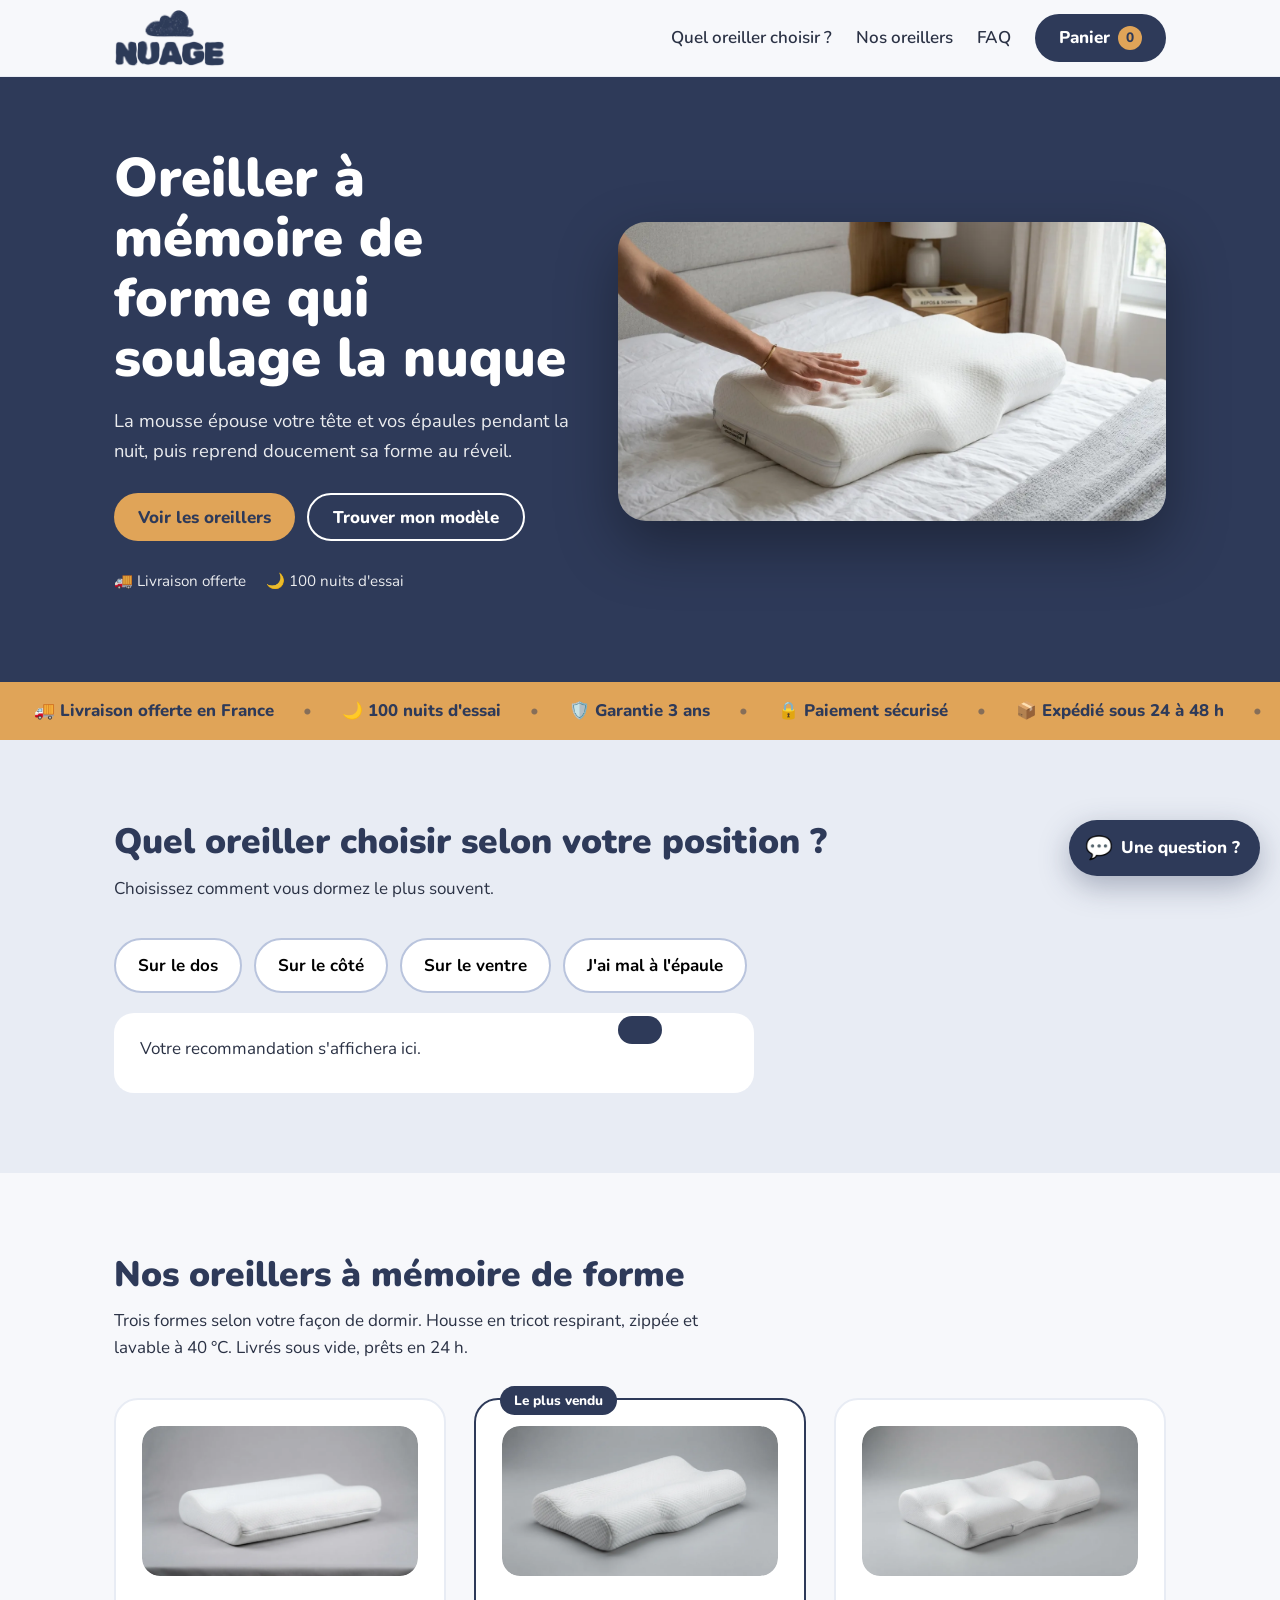
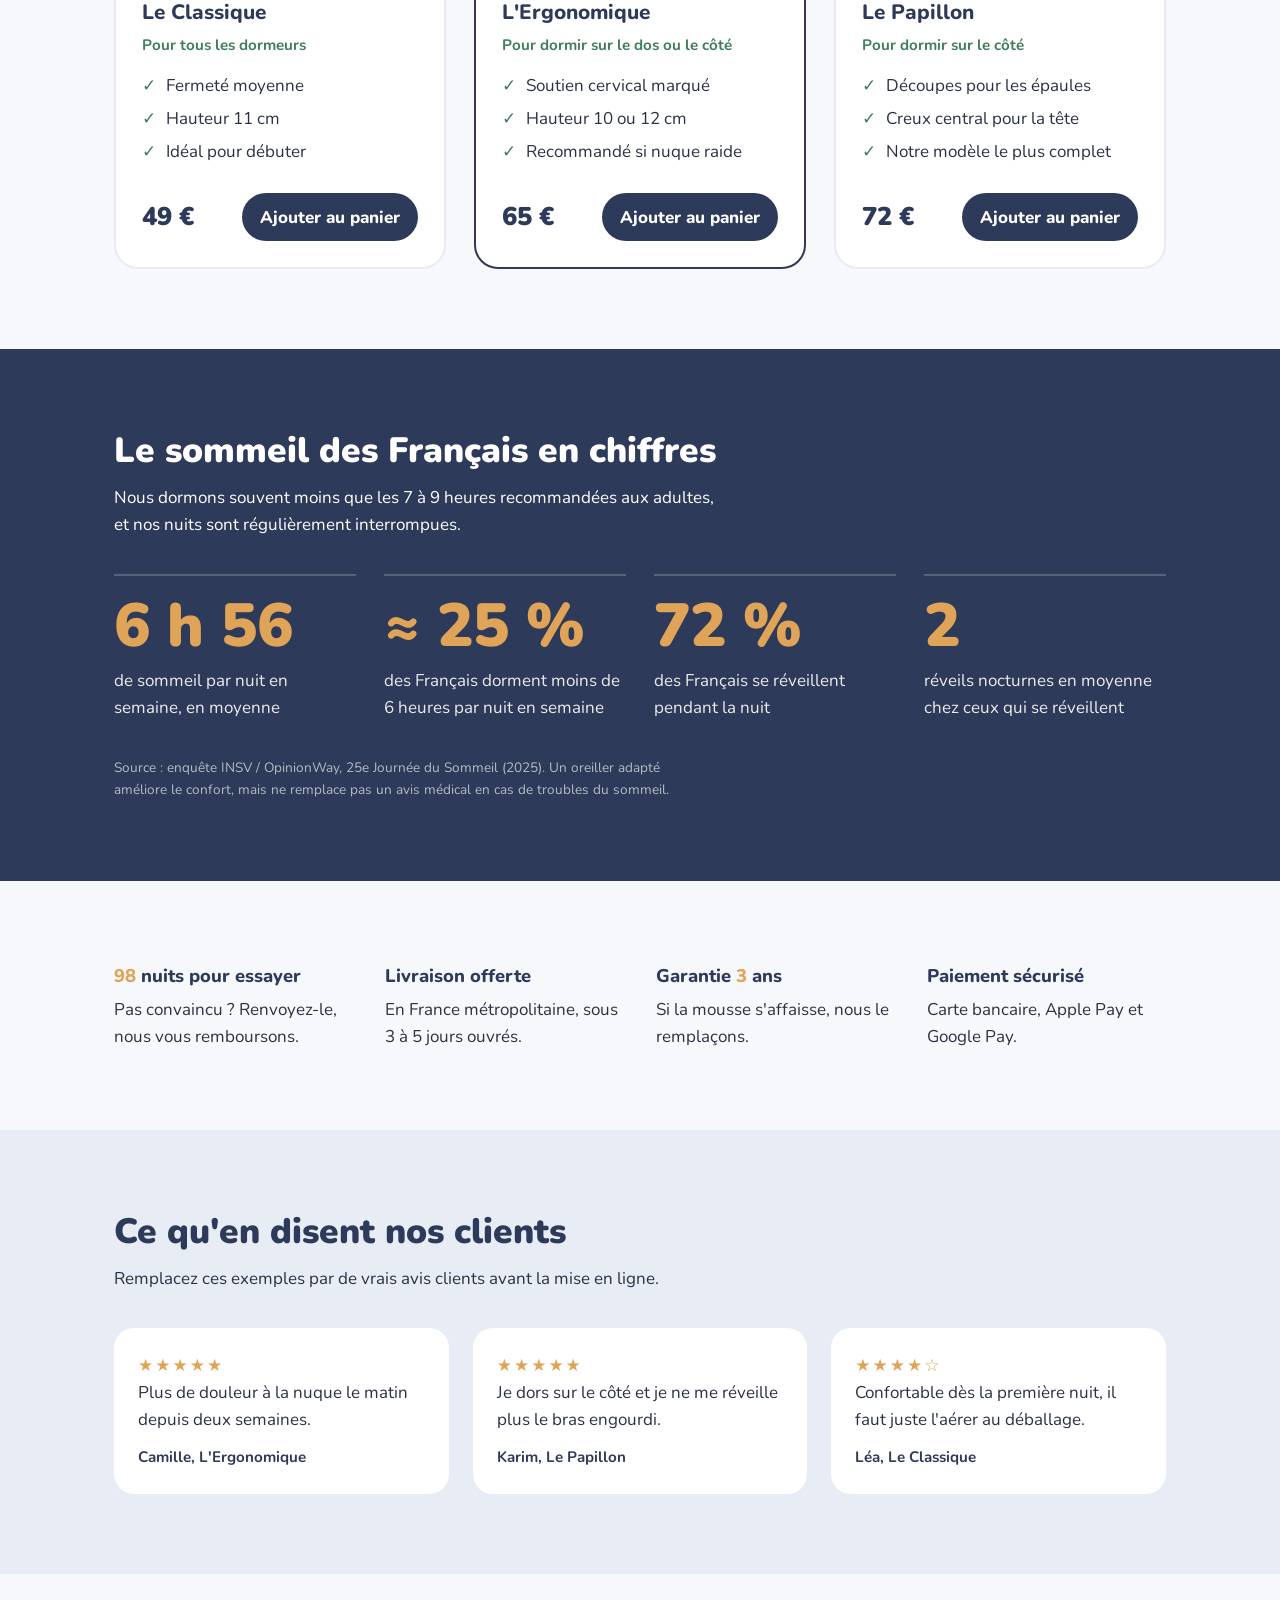
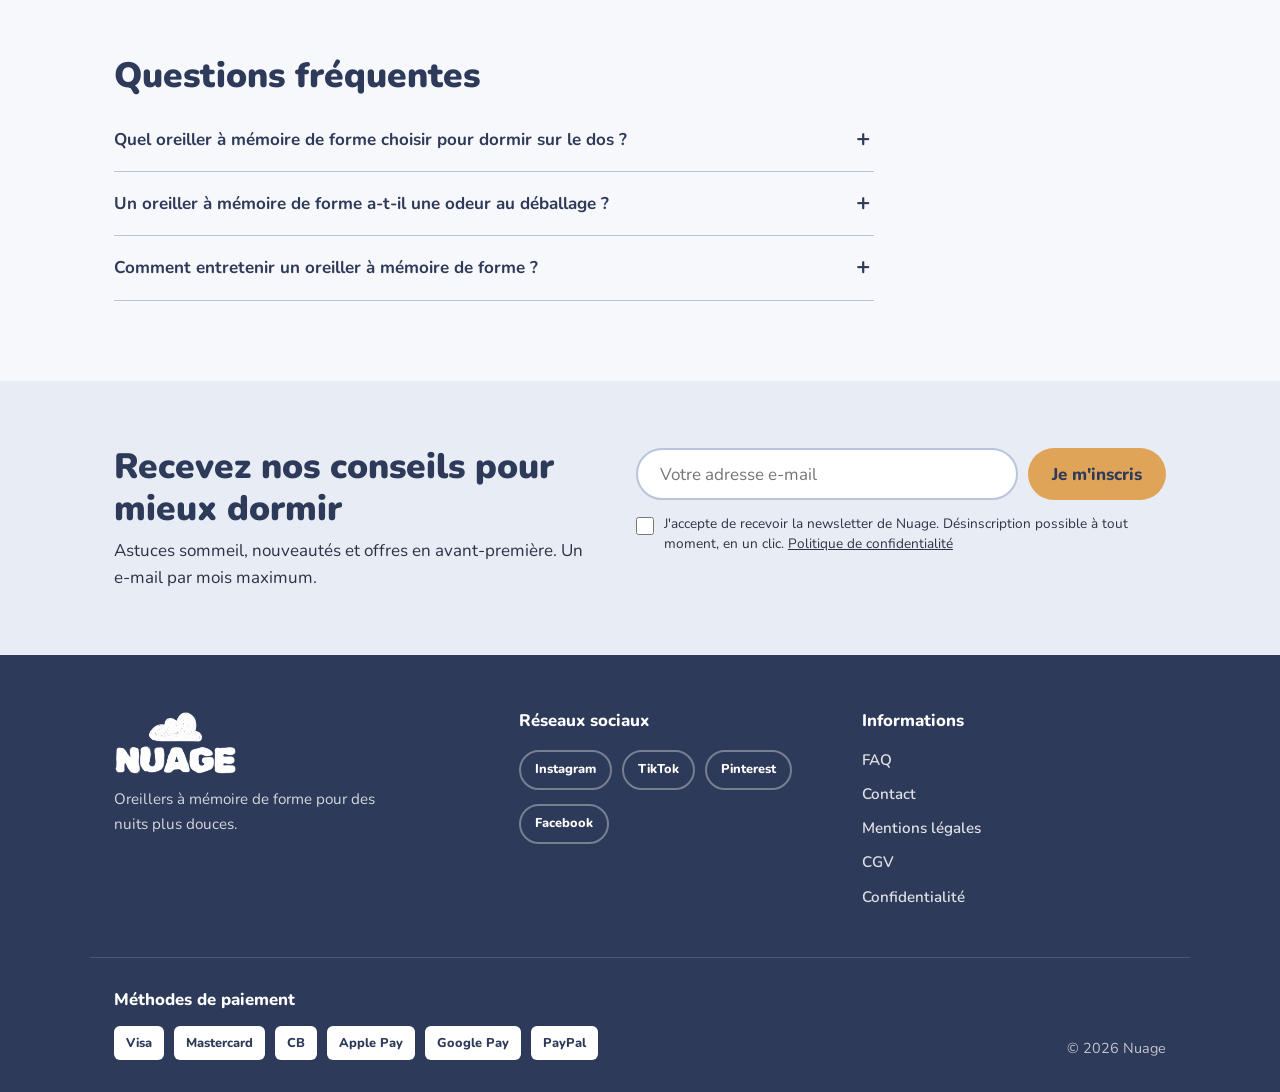
==== index.html @ 9c1d90ec "first commit" ====
<!DOCTYPE html>
<html lang="fr">
<head>
<meta charset="UTF-8">
<meta name="viewport" content="width=device-width, initial-scale=1">

<!-- ===== SEO : à adapter avec ton vrai nom de domaine ===== -->
<title>Oreiller à mémoire de forme ergonomique | Nuage</title>
<meta name="description" content="Oreillers à mémoire de forme pour soulager la nuque : modèle classique, ergonomique cervical et rafraîchissant. Livraison offerte, 100 nuits d'essai.">
<link rel="canonical" href="https://www.nuage-oreillers.fr/">
<meta name="robots" content="index, follow">
<meta name="theme-color" content="#2E3A59">
<link rel="icon" type="image/png" sizes="32x32" href="images/favicon-32.png">
<link rel="apple-touch-icon" href="images/apple-touch-icon.png">

<!-- Partage réseaux sociaux -->
<meta property="og:type" content="website">
<meta property="og:locale" content="fr_FR">
<meta property="og:title" content="Oreiller à mémoire de forme ergonomique | Nuage">
<meta property="og:description" content="Un oreiller qui épouse votre nuque. Livraison offerte, 100 nuits d'essai.">
<meta property="og:url" content="https://www.nuage-oreillers.fr/">
<meta property="og:image" content="https://www.nuage-oreillers.fr/images/hero-oreiller-memoire-de-forme.webp">
<meta name="twitter:card" content="summary_large_image">

<!-- Performance : polices chargées sans bloquer l'affichage -->
<link rel="preconnect" href="https://fonts.googleapis.com">
<link rel="preconnect" href="https://fonts.gstatic.com" crossorigin>
<link href="https://fonts.googleapis.com/css2?family=Nunito:wght@400;600;800;900&display=swap" rel="stylesheet">

<!-- Données structurées : produits, avis et FAQ visibles dans Google -->
<script type="application/ld+json">
{
 "@context": "https://schema.org",
 "@graph": [
  {
   "@type": "Organization",
   "name": "Nuage",
   "url": "https://www.nuage-oreillers.fr/",
   "logo": "https://www.nuage-oreillers.fr/images/logo-nuage.png",
   "sameAs": [
    "https://www.instagram.com/nuage.oreillers",
    "https://www.tiktok.com/@nuage.oreillers",
    "https://www.pinterest.fr/nuageoreillers",
    "https://www.facebook.com/nuage.oreillers"
   ]
  },
  {
   "@type": "Product",
   "name": "Oreiller à mémoire de forme Le Classique",
   "description": "Oreiller à mémoire de forme au contour doux, fermeté moyenne, toutes positions.",
   "image": "https://www.nuage-oreillers.fr/images/oreiller-memoire-de-forme-classique.webp",
   "url": "https://www.nuage-oreillers.fr/oreiller-memoire-de-forme-classique.html",
   "brand": {
    "@type": "Brand",
    "name": "Nuage"
   },
   "offers": {
    "@type": "Offer",
    "price": "49.00",
    "priceCurrency": "EUR",
    "availability": "https://schema.org/InStock"
   }
  },
  {
   "@type": "Product",
   "name": "Oreiller ergonomique cervical à mémoire de forme",
   "description": "Oreiller cervical en vague qui soutient la nuque, 2 hauteurs.",
   "image": "https://www.nuage-oreillers.fr/images/oreiller-ergonomique-cervical.webp",
   "url": "https://www.nuage-oreillers.fr/oreiller-ergonomique-cervical.html",
   "brand": {
    "@type": "Brand",
    "name": "Nuage"
   },
   "offers": {
    "@type": "Offer",
    "price": "65.00",
    "priceCurrency": "EUR",
    "availability": "https://schema.org/InStock"
   }
  },
  {
   "@type": "Product",
   "name": "Oreiller cervical papillon à mémoire de forme",
   "description": "Oreiller papillon avec creux central et découpes pour les épaules.",
   "image": "https://www.nuage-oreillers.fr/images/oreiller-cervical-papillon.webp",
   "url": "https://www.nuage-oreillers.fr/oreiller-cervical-papillon.html",
   "brand": {
    "@type": "Brand",
    "name": "Nuage"
   },
   "offers": {
    "@type": "Offer",
    "price": "72.00",
    "priceCurrency": "EUR",
    "availability": "https://schema.org/InStock"
   }
  },
  {
   "@type": "FAQPage",
   "mainEntity": [
    {
     "@type": "Question",
     "name": "Quel oreiller à mémoire de forme choisir pour dormir sur le dos ?",
     "acceptedAnswer": {
      "@type": "Answer",
      "text": "L'Ergonomique : sa forme en vague soutient la courbe naturelle de la nuque."
     }
    },
    {
     "@type": "Question",
     "name": "Un oreiller à mémoire de forme a-t-il une odeur au déballage ?",
     "acceptedAnswer": {
      "@type": "Answer",
      "text": "Oui, c'est courant avec la mousse livrée sous vide. Laissez-le aérer 24 à 48 h."
     }
    },
    {
     "@type": "Question",
     "name": "Comment entretenir un oreiller à mémoire de forme ?",
     "acceptedAnswer": {
      "@type": "Answer",
      "text": "Lavez la housse en machine à 40 °C. La mousse ne se lave pas : aérez-la régulièrement."
     }
    }
   ]
  }
 ]
}
</script>

<link rel="preload" as="image" href="images/hero-oreiller-memoire-de-forme.webp" fetchpriority="high">
<link rel="stylesheet" href="style.css">
</head>
<body>
<a href="#contenu" class="skip">Aller au contenu</a>


<header>
  <div class="wrap">
    <a href="index.html" class="logo" aria-label="Nuage, accueil"><img src="images/logo-nuage.webp" alt="Nuage" width="461" height="240"></a>
    <nav aria-label="Navigation principale">
      <ul>
        <li class="lien"><a href="#guide">Quel oreiller choisir ?</a></li>
        <li class="lien"><a href="#oreillers">Nos oreillers</a></li>
        <li class="lien"><a href="#faq">FAQ</a></li>
        <li><button class="btn btn-sombre" id="ouvrirPanier" aria-controls="panier">
          Panier <span class="compteur" id="compteur" aria-live="polite">0</span></button></li>
      </ul>
    </nav>
  </div>
</header>

<main id="contenu">

<section class="hero" aria-labelledby="titre">
  <div class="wrap">
    <div>
      <h1 id="titre">Oreiller à mémoire de forme qui soulage la nuque</h1>
      <p>La mousse épouse votre tête et vos épaules pendant la nuit, puis reprend doucement sa forme au réveil.</p>
      <div class="hero-actions">
        <a href="#oreillers" class="btn btn-clair">Voir les oreillers</a>
        <a href="#guide" class="btn btn-contour">Trouver mon modèle</a>
      </div>
      <ul class="preuves">
        <li>🚚 Livraison offerte</li>
        <li>🌙 100 nuits d'essai</li>
      </ul>
    </div>
    <div>
      <img class="hero-img" src="images/hero-oreiller-memoire-de-forme.webp" alt="Main qui appuie sur un oreiller ergonomique à mémoire de forme posé sur un lit, laissant son empreinte dans la mousse" width="1408" height="768" fetchpriority="high">
    </div>
  </div>
</section>

<div class="bandeau" role="region" aria-label="Nos engagements">
  <div class="bandeau-piste">
    <div class="bandeau-groupe"><span>🚚 Livraison offerte en France</span><span>🌙 100 nuits d'essai</span><span>🛡️ Garantie 3 ans</span><span>🔒 Paiement sécurisé</span><span>📦 Expédié sous 24 à 48 h</span><span>🧺 Housse lavable à 40 °C</span><span>↩️ Retours gratuits</span></div>
    <div class="bandeau-groupe" aria-hidden="true"><span>🚚 Livraison offerte en France</span><span>🌙 100 nuits d'essai</span><span>🛡️ Garantie 3 ans</span><span>🔒 Paiement sécurisé</span><span>📦 Expédié sous 24 à 48 h</span><span>🧺 Housse lavable à 40 °C</span><span>↩️ Retours gratuits</span></div>
  </div>
</div>

<section class="guide" id="guide" aria-labelledby="titre-guide">
  <div class="wrap">
    <h2 id="titre-guide">Quel oreiller choisir selon votre position ?</h2>
    <p class="intro">Choisissez comment vous dormez le plus souvent.</p>
    <div class="choix" role="group" aria-label="Position de sommeil">
      <button aria-pressed="false" data-position="dos">Sur le dos</button>
      <button aria-pressed="false" data-position="cote">Sur le côté</button>
      <button aria-pressed="false" data-position="ventre">Sur le ventre</button>
      <button aria-pressed="false" data-position="epaule">J'ai mal à l'épaule</button>
    </div>
    <p class="reponse" id="reponse" aria-live="polite">Votre recommandation s'affichera ici.</p>
  </div>
</section>

<section id="oreillers" aria-labelledby="titre-produits">
  <div class="wrap">
    <h2 id="titre-produits">Nos oreillers à mémoire de forme</h2>
    <p class="intro">Trois formes selon votre façon de dormir. Housse en tricot respirant, zippée et lavable à 40 °C. Livrés sous vide, prêts en 24 h.</p>
    <div class="produits">
      <article class="produit">
        
        <a href="oreiller-memoire-de-forme-classique.html" tabindex="-1" aria-hidden="true"><img class="visuel" src="images/oreiller-memoire-de-forme-classique.webp" alt="Oreiller à mémoire de forme Le Classique" width="1200" height="655" loading="lazy"></a>
        <h3><a href="oreiller-memoire-de-forme-classique.html">Le Classique</a></h3>
        <p class="pour">Pour tous les dormeurs</p>
        <ul><li>Fermeté moyenne</li><li>Hauteur 11 cm</li><li>Idéal pour débuter</li></ul>
        <div class="ligne">
          <span class="prix">49 €</span>
          <button class="btn btn-sombre" data-ajout="classique">Ajouter au panier</button>
        </div>
      </article>
      <article class="produit mis-en-avant">
        <span class="badge">Le plus vendu</span>
        <a href="oreiller-ergonomique-cervical.html" tabindex="-1" aria-hidden="true"><img class="visuel" src="images/oreiller-ergonomique-cervical.webp" alt="Oreiller ergonomique cervical à mémoire de forme" width="1200" height="655" loading="lazy"></a>
        <h3><a href="oreiller-ergonomique-cervical.html">L'Ergonomique</a></h3>
        <p class="pour">Pour dormir sur le dos ou le côté</p>
        <ul><li>Soutien cervical marqué</li><li>Hauteur 10 ou 12 cm</li><li>Recommandé si nuque raide</li></ul>
        <div class="ligne">
          <span class="prix">65 €</span>
          <button class="btn btn-sombre" data-ajout="ergo">Ajouter au panier</button>
        </div>
      </article>
      <article class="produit">
        
        <a href="oreiller-cervical-papillon.html" tabindex="-1" aria-hidden="true"><img class="visuel" src="images/oreiller-cervical-papillon.webp" alt="Oreiller cervical papillon à mémoire de forme" width="1200" height="655" loading="lazy"></a>
        <h3><a href="oreiller-cervical-papillon.html">Le Papillon</a></h3>
        <p class="pour">Pour dormir sur le côté</p>
        <ul><li>Découpes pour les épaules</li><li>Creux central pour la tête</li><li>Notre modèle le plus complet</li></ul>
        <div class="ligne">
          <span class="prix">72 €</span>
          <button class="btn btn-sombre" data-ajout="papillon">Ajouter au panier</button>
        </div>
      </article>
    </div>
  </div>
</section>

<section class="chiffres" aria-labelledby="titre-chiffres">
  <div class="wrap">
    <h2 id="titre-chiffres">Le sommeil des Français en chiffres</h2>
    <p class="intro">Nous dormons souvent moins que les 7 à 9 heures recommandées aux adultes, et nos nuits sont régulièrement interrompues.</p>
    <div class="grille-chiffres">
      <div class="chiffre"><span class="nombre" data-to="424" data-format="duree">7 h 04</span><p>de sommeil par nuit en semaine, en moyenne</p></div>
      <div class="chiffre"><span class="nombre" data-to="25" data-prefix="≈ " data-suffix=" %">≈ 25 %</span><p>des Français dorment moins de 6 heures par nuit en semaine</p></div>
      <div class="chiffre"><span class="nombre" data-to="73" data-suffix=" %">73 %</span><p>des Français se réveillent pendant la nuit</p></div>
      <div class="chiffre"><span class="nombre" data-to="2">2</span><p>réveils nocturnes en moyenne chez ceux qui se réveillent</p></div>
    </div>
    <p class="source">Source : enquête INSV / OpinionWay, 25e Journée du Sommeil (2025). Un oreiller adapté améliore le confort, mais ne remplace pas un avis médical en cas de troubles du sommeil.</p>
  </div>
</section>


<section aria-labelledby="titre-engagements">
  <div class="wrap">
    <h2 id="titre-engagements" class="sr-only">Nos engagements</h2>
    <div class="grille">
      <div><h3><span class="num" data-to="100">100</span> nuits pour essayer</h3><p>Pas convaincu ? Renvoyez-le, nous vous remboursons.</p></div>
      <div><h3>Livraison offerte</h3><p>En France métropolitaine, sous 3 à 5 jours ouvrés.</p></div>
      <div><h3>Garantie <span class="num" data-to="3">3</span> ans</h3><p>Si la mousse s'affaisse, nous le remplaçons.</p></div>
      <div><h3>Paiement sécurisé</h3><p>Carte bancaire, Apple Pay et Google Pay.</p></div>
    </div>
  </div>
</section>

<section class="avis-section" aria-labelledby="titre-avis">
  <div class="wrap">
    <h2 id="titre-avis">Ce qu'en disent nos clients</h2>
    <p class="intro">Remplacez ces exemples par de vrais avis clients avant la mise en ligne.</p>
    <div class="avis">
      <blockquote><span class="etoiles" aria-label="5 étoiles sur 5">★★★★★</span><p>Plus de douleur à la nuque le matin depuis deux semaines.</p><footer>Camille, L'Ergonomique</footer></blockquote>
      <blockquote><span class="etoiles" aria-label="5 étoiles sur 5">★★★★★</span><p>Je dors sur le côté et je ne me réveille plus le bras engourdi.</p><footer>Karim, Le Papillon</footer></blockquote>
      <blockquote><span class="etoiles" aria-label="4 étoiles sur 5">★★★★☆</span><p>Confortable dès la première nuit, il faut juste l'aérer au déballage.</p><footer>Léa, Le Classique</footer></blockquote>
    </div>
  </div>
</section>

<section id="faq" aria-labelledby="titre-faq">
  <div class="wrap">
    <h2 id="titre-faq">Questions fréquentes</h2>
    <details><summary>Quel oreiller à mémoire de forme choisir pour dormir sur le dos ?</summary><p>L'Ergonomique : sa forme en vague soutient la courbe naturelle de la nuque.</p></details>
    <details><summary>Un oreiller à mémoire de forme a-t-il une odeur au déballage ?</summary><p>Oui, c'est courant avec la mousse livrée sous vide. Laissez-le aérer 24 à 48 h.</p></details>
    <details><summary>Comment entretenir un oreiller à mémoire de forme ?</summary><p>Lavez la housse en machine à 40 °C. La mousse ne se lave pas : aérez-la régulièrement.</p></details>
  </div>
</section>

</main>

<section class="newsletter" aria-labelledby="titre-news">
  <div class="wrap">
    <div>
      <h2 id="titre-news">Recevez nos conseils pour mieux dormir</h2>
      <p>Astuces sommeil, nouveautés et offres en avant-première. Un e-mail par mois maximum.</p>
    </div>
    <form class="news-form" name="newsletter" method="POST" data-netlify="true" netlify-honeypot="site-web" novalidate>
      <input type="hidden" name="form-name" value="newsletter">
      <p class="cache"><label>Ne pas remplir : <input name="site-web"></label></p>
      <div class="news-ligne">
        <label class="sr-only" for="news-email">Adresse e-mail</label>
        <input id="news-email" name="email" type="email" placeholder="Votre adresse e-mail" autocomplete="email" required>
        <button class="btn btn-clair" type="submit">Je m'inscris</button>
      </div>
      <label class="news-accord"><input type="checkbox" name="accord" required><span>J'accepte de recevoir la newsletter de Nuage. Désinscription possible à tout moment, en un clic. <a href="confidentialite.html">Politique de confidentialité</a></span></label>
      <p class="news-message" role="status" aria-live="polite"></p>
    </form>
  </div>
</section>
<footer class="pied">
  <div class="wrap pied-grille">
    <div class="pied-col">
      <img class="pied-logo" src="images/logo-nuage-blanc.webp" alt="Nuage" width="461" height="240" loading="lazy">
      <p>Oreillers à mémoire de forme pour des nuits plus douces.</p>
    </div>
    <div class="pied-col">
      <h2 class="pied-titre">Réseaux sociaux</h2>
      <ul class="icones-reseaux"><li><a href="https://www.instagram.com/nuage.oreillers" target="_blank" rel="noopener" aria-label="Instagram (nouvel onglet)"><img src="images/reseaux/instagram.svg" alt="Instagram" width="28" height="28" onerror="this.outerHTML='<span class=&quot;repli&quot;>'+this.alt+'</span>'"></a></li><li><a href="https://www.tiktok.com/@nuage.oreillers" target="_blank" rel="noopener" aria-label="TikTok (nouvel onglet)"><img src="images/reseaux/tiktok.svg" alt="TikTok" width="28" height="28" onerror="this.outerHTML='<span class=&quot;repli&quot;>'+this.alt+'</span>'"></a></li><li><a href="https://www.pinterest.fr/nuageoreillers" target="_blank" rel="noopener" aria-label="Pinterest (nouvel onglet)"><img src="images/reseaux/pinterest.svg" alt="Pinterest" width="28" height="28" onerror="this.outerHTML='<span class=&quot;repli&quot;>'+this.alt+'</span>'"></a></li><li><a href="https://www.facebook.com/nuage.oreillers" target="_blank" rel="noopener" aria-label="Facebook (nouvel onglet)"><img src="images/reseaux/facebook.svg" alt="Facebook" width="28" height="28" onerror="this.outerHTML='<span class=&quot;repli&quot;>'+this.alt+'</span>'"></a></li></ul>
    </div>
    <nav class="pied-col" aria-label="Informations">
      <h2 class="pied-titre">Informations</h2>
      <ul class="pied-liens">
        <li><a href="index.html#faq">FAQ</a></li>
        <li><a href="mailto:contact@nuage-oreillers.fr">Contact</a></li>
        <li><a href="mentions-legales.html">Mentions légales</a></li>
        <li><a href="cgv.html">CGV</a></li>
        <li><a href="confidentialite.html">Confidentialité</a></li>
      </ul>
    </nav>
  </div>
  <div class="wrap pied-bas">
    <div>
      <h2 class="pied-titre">Méthodes de paiement</h2>
      <ul class="moyens-paiement"><li><img src="images/paiement/visa.svg" alt="Visa" width="64" height="44" loading="lazy" onerror="this.outerHTML='<span class=&quot;repli&quot;>'+this.alt+'</span>'"></li><li><img src="images/paiement/mastercard.svg" alt="Mastercard" width="64" height="44" loading="lazy" onerror="this.outerHTML='<span class=&quot;repli&quot;>'+this.alt+'</span>'"></li><li><img src="images/paiement/cb.svg" alt="CB" width="64" height="44" loading="lazy" onerror="this.outerHTML='<span class=&quot;repli&quot;>'+this.alt+'</span>'"></li><li><img src="images/paiement/apple-pay.svg" alt="Apple Pay" width="64" height="44" loading="lazy" onerror="this.outerHTML='<span class=&quot;repli&quot;>'+this.alt+'</span>'"></li><li><img src="images/paiement/google-pay.svg" alt="Google Pay" width="64" height="44" loading="lazy" onerror="this.outerHTML='<span class=&quot;repli&quot;>'+this.alt+'</span>'"></li><li><img src="images/paiement/paypal.svg" alt="PayPal" width="64" height="44" loading="lazy" onerror="this.outerHTML='<span class=&quot;repli&quot;>'+this.alt+'</span>'"></li></ul>
    </div>
    <p class="copyright">© 2026 Nuage</p>
  </div>
</footer>

<div class="voile" id="voile"></div>
<aside class="panier" id="panier" aria-label="Panier" aria-hidden="true">
  <button class="fermer" id="fermerPanier" aria-label="Fermer le panier">×</button>
  <h2>Votre panier</h2>
  <ul id="liste"></ul>
  <p class="livraison">Livraison offerte</p>
  <div class="total"><span>Total</span><span id="total">0,00 €</span></div>
  <button class="btn btn-clair" id="payer">Passer au paiement</button>
</aside>

<div class="toast" id="toast" role="status"></div>

<script src="panier.js"></script>
<script src="anim.js" defer></script>
<script src="chatbot.js" defer></script>
<script src="newsletter.js" defer></script>
</body>
</html>
---- style.css ----
:root{
    --nuit:#2E3A59; --brume:#E8ECF4; --lavande:#B9C4DD;
    --blanc:#F7F8FB; --lueur:#E0A458; --texte:#2B3245; --vert:#3F7D5C;
  }
  *{box-sizing:border-box;margin:0;padding:0}
  html{scroll-behavior:smooth;scroll-padding-top:80px}
  body{font-family:'Nunito',system-ui,-apple-system,sans-serif;color:var(--texte);background:var(--blanc);line-height:1.6;font-size:17px}
  a{color:inherit}
  button{font:inherit;cursor:pointer}
  img{max-width:100%;display:block}
  :focus-visible{outline:3px solid var(--lueur);outline-offset:3px}
  .wrap{max-width:1100px;margin:0 auto;padding:0 24px}
  .sr-only{position:absolute;width:1px;height:1px;overflow:hidden;clip:rect(0 0 0 0)}
  .skip{position:absolute;left:-999px;top:8px;background:var(--lueur);padding:8px 14px;border-radius:8px;z-index:50}
  .skip:focus{left:8px}

  /* Bandeau de réassurance */
  .bandeau{background:var(--brume);font-size:.9rem;text-align:center;padding:8px 16px;font-weight:600}

  /* En-tête */
  header{position:sticky;top:0;z-index:10;background:var(--blanc);border-bottom:1px solid var(--brume)}
  header .wrap{display:flex;align-items:center;justify-content:space-between;height:76px;gap:16px}
  .logo{font-weight:900;font-size:1.5rem;color:var(--nuit);text-decoration:none}
  nav ul{display:flex;gap:24px;list-style:none;align-items:center}
  nav a{text-decoration:none;font-weight:600}
  nav a:hover{color:var(--nuit);text-decoration:underline;text-underline-offset:4px}
  .btn{display:inline-flex;align-items:center;justify-content:center;gap:8px;border:0;border-radius:999px;font-weight:800;text-decoration:none;min-height:48px;padding:0 24px}
  .btn-sombre{background:var(--nuit);color:#fff}
  .btn-clair{background:var(--lueur);color:var(--nuit)}
  .btn:hover{filter:brightness(1.08)}
  .compteur{background:var(--lueur);color:var(--nuit);border-radius:999px;min-width:24px;height:24px;display:inline-grid;place-items:center;font-size:.85rem}

  /* Hero */
  .hero{background:var(--nuit);color:#fff;padding:72px 0 88px}
  .hero .wrap{display:grid;grid-template-columns:1.1fr 1fr;gap:48px;align-items:center}
  .hero h1{font-size:clamp(2.1rem,5vw,3.4rem);font-weight:900;line-height:1.1;margin-bottom:18px}
  .hero p{font-size:1.15rem;opacity:.9;max-width:46ch;margin-bottom:28px}
  .hero-actions{display:flex;flex-wrap:wrap;gap:12px}
  .btn-contour{border:2px solid #fff;color:#fff;background:transparent}
  .preuves{display:flex;flex-wrap:wrap;gap:20px;margin-top:28px;font-size:.95rem;list-style:none;opacity:.9}
  .oreiller{position:relative;width:100%;aspect-ratio:1.6;background:var(--blanc);
    border-radius:42% 38% 40% 44% / 48% 46% 50% 48%;box-shadow:inset 0 -18px 40px var(--lavande);cursor:pointer;touch-action:none}
  .empreinte{position:absolute;left:50%;top:50%;width:40%;height:38%;transform:translate(-50%,-50%) scale(0);
    border-radius:50%;background:radial-gradient(ellipse at center,var(--lavande),var(--brume) 70%,transparent 72%);transition:transform .25s ease-out}
  .oreiller.presse .empreinte{transform:translate(-50%,-50%) scale(1);transition:transform 2.4s ease-in}
  .legende{margin-top:14px;font-size:.95rem;opacity:.8;text-align:center}

  section{padding:80px 0}
  h2{font-size:clamp(1.7rem,3.5vw,2.2rem);font-weight:900;color:var(--nuit);margin-bottom:12px;line-height:1.2}
  .intro{max-width:60ch;margin-bottom:36px}

  /* Guide de choix */
  .guide{background:var(--brume)}
  .choix{display:flex;flex-wrap:wrap;gap:12px;margin-bottom:20px}
  .choix button{background:#fff;border:2px solid var(--lavande);border-radius:999px;padding:12px 22px;font-weight:700;min-height:48px}
  .choix button[aria-pressed="true"]{background:var(--nuit);border-color:var(--nuit);color:#fff}
  .reponse{background:#fff;border-radius:20px;padding:22px 26px;max-width:640px;min-height:80px}
  .reponse a{font-weight:800;color:var(--nuit)}

  /* Produits */
  .produits{display:grid;grid-template-columns:repeat(auto-fit,minmax(270px,1fr));gap:28px}
  .produit{background:#fff;border:2px solid var(--brume);border-radius:24px;padding:26px;display:flex;flex-direction:column;position:relative}
  .produit.mis-en-avant{border-color:var(--nuit)}
  .badge{position:absolute;top:-14px;left:24px;background:var(--nuit);color:#fff;font-size:.85rem;font-weight:800;padding:4px 14px;border-radius:999px}
  .visuel{width:100%;height:auto;aspect-ratio:1408/768;object-fit:cover;border-radius:18px;margin-bottom:20px}
  .produit h3{font-size:1.3rem;font-weight:800;color:var(--nuit)}
  .pour{font-weight:700;color:var(--vert);font-size:.95rem;margin-top:4px}
  .produit ul{list-style:none;margin:14px 0 22px;flex:1}
  .produit li{padding-left:24px;position:relative;margin-bottom:6px}
  .produit li::before{content:"✓";position:absolute;left:0;color:var(--vert);font-weight:900}
  .ligne{display:flex;justify-content:space-between;align-items:center;gap:12px}
  .prix{font-size:1.6rem;font-weight:900;color:var(--nuit)}

  /* Engagements */
  .grille{display:grid;grid-template-columns:repeat(auto-fit,minmax(220px,1fr));gap:32px}
  .grille h3{color:var(--nuit);font-weight:800;margin-bottom:6px;font-size:1.15rem}

  /* Avis */
  .avis-section{background:var(--brume)}
  .avis{display:grid;grid-template-columns:repeat(auto-fit,minmax(260px,1fr));gap:24px}
  blockquote{background:#fff;border-radius:20px;padding:24px}
  blockquote footer{margin-top:12px;font-weight:700;color:var(--nuit);font-size:.95rem}
  .etoiles{color:var(--lueur);letter-spacing:2px}

  /* FAQ */
  details{border-bottom:1px solid var(--lavande);max-width:760px}
  summary{font-weight:700;cursor:pointer;color:var(--nuit);padding:18px 32px 18px 0;list-style:none;position:relative}
  summary::-webkit-details-marker{display:none}
  summary::after{content:"+";position:absolute;right:4px;font-size:1.5rem;line-height:1}
  details[open] summary::after{content:"−"}
  details p{padding-bottom:18px}

  .pied{background:var(--nuit);color:#fff;padding:48px 0;font-size:.95rem}
  .pied .wrap{display:flex;flex-wrap:wrap;gap:24px;justify-content:space-between}
  .pied ul{list-style:none;display:flex;flex-wrap:wrap;gap:20px}
  .pied a{opacity:.85}

  /* Panier */
  .voile{position:fixed;inset:0;background:rgba(46,58,89,.45);z-index:19;opacity:0;pointer-events:none;transition:opacity .3s}
  .voile.visible{opacity:1;pointer-events:auto}
  .panier{position:fixed;top:0;right:0;height:100%;width:min(400px,100%);background:#fff;z-index:20;
    transform:translateX(100%);transition:transform .3s ease;padding:28px;display:flex;flex-direction:column}
  .panier.ouvert{transform:none}
  .panier h2{font-size:1.5rem}
  .fermer{position:absolute;top:18px;right:18px;background:var(--brume);border:0;border-radius:50%;width:40px;height:40px;font-size:1.4rem}
  #liste{flex:1;overflow:auto;margin:20px 0;list-style:none}
  #liste li{display:flex;justify-content:space-between;align-items:center;padding:14px 0;border-bottom:1px solid var(--brume);gap:12px}
  .qte{display:flex;align-items:center;gap:10px;font-weight:800}
  .qte button{background:var(--brume);border:0;border-radius:50%;width:36px;height:36px;font-weight:800}
  .livraison{font-size:.9rem;color:var(--vert);font-weight:700;margin-bottom:10px}
  .total{display:flex;justify-content:space-between;font-weight:900;font-size:1.2rem;margin-bottom:16px}
  .panier .btn{width:100%}
  .vide{opacity:.75;border:0!important}

  /* Confirmation d'ajout */
  .toast{position:fixed;bottom:24px;left:50%;transform:translate(-50%,120px);background:var(--nuit);color:#fff;padding:14px 22px;border-radius:999px;font-weight:700;z-index:30;transition:transform .3s}
  .toast.visible{transform:translate(-50%,0)}

  @media (max-width:760px){
    .hero .wrap{grid-template-columns:1fr}
    nav .lien{display:none}
    section{padding:60px 0}
  }
  @media (prefers-reduced-motion:reduce){*{transition:none!important;scroll-behavior:auto!important}}

  /* Liens titres produits */
  .produit h3 a{text-decoration:none}
  .produit h3 a:hover{text-decoration:underline;text-underline-offset:4px}

  /* ===== Pages produits ===== */
  .ariane{font-size:.9rem;padding:18px 0 0}
  .ariane ol{list-style:none;display:flex;flex-wrap:wrap;gap:8px}
  .ariane li+li::before{content:"›";margin-right:8px;opacity:.6}
  .ariane a{opacity:.8}
  .fiche{padding:32px 0 72px}
  .fiche .wrap{display:grid;grid-template-columns:1.1fr 1fr;gap:56px;align-items:start}
  .fiche-visuel{width:100%;height:auto;aspect-ratio:1408/768;object-fit:cover;border-radius:32px;position:sticky;top:90px}
  .fiche-visuel span{width:78%;aspect-ratio:1.6;background:var(--blanc);border-radius:42% 38% 40% 44% / 48% 46% 50% 48%;box-shadow:inset 0 -18px 40px var(--lavande)}
  .fiche h1{font-size:clamp(1.9rem,4vw,2.6rem);font-weight:900;color:var(--nuit);line-height:1.15;margin:6px 0 10px}
  .fiche .note{font-weight:700;margin-bottom:14px}
  .fiche .note span{color:var(--lueur)}
  .fiche .prix{display:block;margin:18px 0}
  .fiche .accroche{font-size:1.1rem;max-width:48ch}
  .fiche ul.atouts{list-style:none;margin:20px 0}
  .fiche ul.atouts li{padding-left:26px;position:relative;margin-bottom:8px}
  .fiche ul.atouts li::before{content:"✓";position:absolute;left:0;color:var(--vert);font-weight:900}
  .options{border:0;margin:0 0 20px}
  .options legend{font-weight:800;margin-bottom:8px}
  .options label{display:inline-flex;align-items:center;gap:8px;border:2px solid var(--lavande);border-radius:999px;padding:10px 18px;margin:0 8px 8px 0;cursor:pointer;font-weight:700}
  .options input{accent-color:var(--nuit)}
  .options label:has(input:checked){border-color:var(--nuit);background:var(--brume)}
  .fiche .btn{width:100%}
  .reassure{font-size:.95rem;margin-top:14px;display:grid;gap:4px}
  .texte{max-width:70ch}
  .texte h2{margin-top:8px}
  .texte h3{color:var(--nuit);font-weight:800;margin:24px 0 6px;font-size:1.2rem}
  .texte p{margin-bottom:14px}
  table.specs{border-collapse:collapse;width:100%;max-width:640px;margin-top:10px}
  table.specs th,table.specs td{text-align:left;padding:12px 8px;border-bottom:1px solid var(--lavande)}
  table.specs th{width:45%;color:var(--nuit)}
  .autres{display:grid;grid-template-columns:repeat(auto-fit,minmax(240px,1fr));gap:24px}
  .autres a{display:block;background:#fff;border:2px solid var(--brume);border-radius:20px;padding:22px;text-decoration:none}
  .autres a:hover{border-color:var(--nuit)}
  .autres strong{display:block;color:var(--nuit);font-size:1.15rem}
  @media (max-width:760px){ .fiche .wrap{grid-template-columns:1fr;gap:28px} }
  .prix{white-space:nowrap}
  .ligne .btn{padding:0 18px;white-space:nowrap;flex-shrink:0}

  /* ===== Fiches produits v2 ===== */
  .fiche .etiquette{display:inline-block;background:var(--brume);color:var(--nuit);font-weight:800;font-size:.85rem;padding:4px 12px;border-radius:999px;margin-bottom:10px}
  .fiche .benefs{list-style:none;margin:18px 0 22px}
  .fiche .benefs li{padding-left:28px;position:relative;margin-bottom:8px;font-weight:600}
  .fiche .benefs li::before{content:"✓";position:absolute;left:0;color:var(--vert);font-weight:900}
  .prix-ligne{display:flex;align-items:baseline;gap:12px;margin:6px 0 14px}
  .prix-ligne small{opacity:.75}
  .confiance{display:grid;grid-template-columns:repeat(3,1fr);gap:8px;margin:16px 0;text-align:center;font-size:.85rem;font-weight:700}
  .confiance span{background:var(--brume);border-radius:14px;padding:10px 6px}
  .paiement{font-size:.85rem;opacity:.75;text-align:center;margin-bottom:18px}
  .infos details{max-width:none}
  .infos summary{padding:14px 32px 14px 0}
  .infos ul{padding-left:20px;margin-bottom:14px}
  .benefices{display:grid;grid-template-columns:repeat(auto-fit,minmax(230px,1fr));gap:24px}
  .benefice{background:#fff;border-radius:20px;padding:24px}
  .benefice h3{color:var(--nuit);font-weight:800;margin-bottom:6px;font-size:1.1rem}
  .positions{display:grid;grid-template-columns:repeat(auto-fit,minmax(250px,1fr));gap:24px}
  .position{background:#fff;border:2px solid var(--brume);border-radius:20px;padding:24px}
  .position h3{color:var(--nuit);font-weight:800;font-size:1.15rem}
  .niveau{display:inline-block;font-weight:800;font-size:.85rem;padding:3px 12px;border-radius:999px;margin:8px 0 10px}
  .niveau.n3{background:#DDEFE4;color:var(--vert)}
  .niveau.n2{background:#FBEBD5;color:#8A5A1C}
  .niveau.n1{background:#EEE;color:#555}
  .comparatif{overflow-x:auto}
  .comparatif table{border-collapse:collapse;width:100%;min-width:520px;background:#fff;border-radius:20px;overflow:hidden}
  .comparatif th,.comparatif td{padding:14px 16px;text-align:left;border-bottom:1px solid var(--brume)}
  .comparatif thead th{background:var(--nuit);color:#fff}
  .comparatif td:nth-child(2){font-weight:700;color:var(--nuit)}
  .barre-achat{position:fixed;left:0;right:0;bottom:0;background:#fff;border-top:1px solid var(--brume);padding:10px 16px calc(10px + env(safe-area-inset-bottom,0px));display:flex;align-items:center;justify-content:space-between;gap:12px;z-index:15;transform:translateY(110%);transition:transform .25s}
  .barre-achat.visible{transform:none}
  .barre-achat strong{color:var(--nuit)}
  @media (min-width:900px){.barre-achat{display:none}}
  .fiche .prix-ligne .prix{display:inline;margin:0}
  @media (max-width:760px){.fiche-visuel{position:static}}
  .hero-img{width:100%;height:auto;aspect-ratio:1408/768;object-fit:cover;border-radius:28px;box-shadow:0 24px 60px rgba(0,0,0,.35)}
  @media (min-width:761px){.hero .wrap{grid-template-columns:1fr 1.2fr}}

  /* ===== Interactivité ===== */
  .progression{position:fixed;top:0;left:0;right:0;height:3px;background:var(--lueur);transform-origin:0 50%;transform:scaleX(0);z-index:40}
  .anim main section:not(.hero) h2, .anim main section:not(.hero) .intro, .anim .produit, .anim .benefice, .anim .position,
  .anim .grille > div, .anim blockquote, .anim .chiffre, .anim .comparatif, .anim .specs, .anim .autres a, .anim .reponse{
    opacity:0;transform:translateY(28px);transition:opacity .7s ease, transform .7s cubic-bezier(.2,.7,.2,1)}
  .anim .vu{opacity:1 !important;transform:none !important}
  .produit .visuel{transition:transform .5s ease}
  .produit:hover .visuel{transform:scale(1.04)}
  .produit > a{display:block;overflow:hidden;border-radius:18px;margin-bottom:20px}
  .produit > a .visuel{margin-bottom:0}
  .produit{transition:border-color .2s, box-shadow .3s}
  .produit:hover{border-color:var(--lavande);box-shadow:0 18px 40px rgba(46,58,89,.12)}
  .hero-img{will-change:transform}
  .compteur.bump{animation:bump .4s ease}
  @keyframes bump{50%{transform:scale(1.4)}}

  /* Chiffres du sommeil */
  .chiffres{background:var(--nuit);color:#fff}
  .chiffres h2{color:#fff}
  .chiffres .intro{opacity:.85}
  .grille-chiffres{display:grid;grid-template-columns:repeat(auto-fit,minmax(220px,1fr));gap:28px;margin-top:8px}
  .chiffre{border-top:2px solid rgba(255,255,255,.2);padding-top:20px}
  .nombre{display:block;font-size:clamp(2.6rem,6vw,3.8rem);font-weight:900;color:var(--lueur);line-height:1;font-variant-numeric:tabular-nums}
  .chiffre p{margin-top:10px;opacity:.9;max-width:26ch}
  .source{font-size:.85rem;opacity:.65;margin-top:36px;max-width:70ch}
  .grille h3 .num{color:var(--lueur);font-variant-numeric:tabular-nums}

  /* Panier : produits cliquables */
  #liste a{text-decoration:none;color:var(--nuit)}
  #liste a:hover strong{text-decoration:underline;text-underline-offset:3px}
  #liste .lien-fiche{font-size:.85rem;opacity:.7;display:block}

  /* Chatbot */
  .cb-bouton{position:fixed;right:20px;bottom:20px;z-index:25;display:flex;align-items:center;gap:8px;background:var(--nuit);color:#fff;border:0;border-radius:999px;padding:0 20px 0 16px;height:56px;font-weight:800;box-shadow:0 10px 30px rgba(46,58,89,.35);transition:transform .2s}
  .cb-bouton:hover{transform:translateY(-2px)}
  .cb-bouton span:first-child{font-size:1.4rem}
  .cb-bouton.actif .cb-label{display:none}
  .cb-fenetre{position:fixed;right:20px;bottom:88px;z-index:25;width:min(370px,calc(100vw - 32px));height:min(540px,calc(100vh - 120px));background:#fff;border-radius:24px;box-shadow:0 24px 60px rgba(46,58,89,.3);display:flex;flex-direction:column;overflow:hidden;animation:cbIn .25s ease}
  .cb-fenetre[hidden]{display:none}
  @keyframes cbIn{from{opacity:0;transform:translateY(16px) scale(.97)}}
  .cb-tete{background:var(--nuit);color:#fff;padding:16px 18px;display:flex;justify-content:space-between;align-items:center}
  .cb-tete small{display:block;opacity:.75;font-size:.8rem}
  .cb-tete button{background:rgba(255,255,255,.15);border:0;color:#fff;width:34px;height:34px;border-radius:50%;font-size:1.3rem}
  .cb-messages{flex:1;overflow-y:auto;padding:16px;display:flex;flex-direction:column;gap:10px;background:var(--blanc)}
  .cb-msg{max-width:88%;padding:10px 14px;border-radius:18px;font-size:.95rem;line-height:1.45}
  .cb-msg.bot{background:#fff;border:1px solid var(--brume);border-bottom-left-radius:6px;align-self:flex-start}
  .cb-msg.moi{background:var(--nuit);color:#fff;border-bottom-right-radius:6px;align-self:flex-end}
  .cb-msg.choix{background:none;padding:0;max-width:100%;display:flex;flex-wrap:wrap;gap:8px}
  .cb-choix{background:#fff;border:2px solid var(--lavande);color:var(--nuit);border-radius:999px;padding:8px 14px;font-weight:700;font-size:.9rem}
  .cb-choix:hover{border-color:var(--nuit)}
  .cb-produit{margin-top:10px;background:var(--brume);border-radius:14px;padding:10px 12px;display:flex;flex-direction:column;gap:8px}
  .cb-produit a{color:var(--nuit)}
  .cb-ajout{background:var(--nuit);color:#fff;border:0;border-radius:999px;padding:8px 12px;font-weight:700}
  .cb-saisie{display:flex;gap:8px;padding:12px;border-top:1px solid var(--brume)}
  .cb-saisie input{flex:1;border:2px solid var(--brume);border-radius:999px;padding:10px 16px;font:inherit}
  .cb-saisie input:focus{outline:none;border-color:var(--nuit)}
  .cb-saisie button{background:var(--lueur);color:var(--nuit);border:0;border-radius:50%;width:44px;height:44px;font-size:1.1rem}
  .cb-points{display:inline-flex;gap:4px}
  .cb-points i{width:7px;height:7px;border-radius:50%;background:var(--lavande);animation:pt 1s infinite}
  .cb-points i:nth-child(2){animation-delay:.15s}.cb-points i:nth-child(3){animation-delay:.3s}
  @keyframes pt{50%{transform:translateY(-5px);background:var(--nuit)}}
  @media (max-width:899px){.cb-bouton{bottom:84px}.cb-fenetre{bottom:150px}.cb-label{display:none}.cb-bouton{padding:0;width:56px;justify-content:center}}
  @media (min-width:900px){.cb-bouton{bottom:24px}}
  .toast{bottom:96px}
  @media (prefers-reduced-motion:reduce){.cb-fenetre{animation:none}.cb-points i{animation:none}}
  .toast{transform:translate(-50%,240px)} .toast.visible{transform:translate(-50%,0)}
  .panier.ouvert ~ .cb-bouton, .panier.ouvert ~ .cb-fenetre{display:none}
  #liste .ligne-produit{display:flex;gap:12px;align-items:center}
  #liste .ligne-produit img{width:64px;height:48px;object-fit:cover;border-radius:10px;flex-shrink:0}
  .logo{display:flex;align-items:center}
  .logo img{height:58px;width:auto}
  .pied-marque{display:flex;align-items:center;gap:16px}
  .pied-marque img{height:56px;width:auto}
  @media (max-width:760px){.logo img{height:44px}}

  /* Bandeau défilant */
  .bandeau{background:var(--nuit);color:#fff;overflow:hidden;padding:9px 0;font-size:.9rem;font-weight:700;text-align:left}
  .bandeau-piste{display:flex;width:max-content;animation:defile 32s linear infinite}
  .bandeau:hover .bandeau-piste{animation-play-state:paused}
  .bandeau-groupe{display:flex}
  .bandeau-groupe span{padding:0 28px;white-space:nowrap;position:relative}
  .bandeau-groupe span::after{content:"•";position:absolute;right:-4px;color:var(--lueur)}
  @keyframes defile{to{transform:translateX(-50%)}}
  @media (prefers-reduced-motion:reduce){.bandeau-piste{animation:none;flex-wrap:wrap}.bandeau-groupe[aria-hidden]{display:none}}

  /* Réseaux sociaux */
  .pied-gauche{display:flex;flex-direction:column;gap:18px}
  .reseaux{display:flex;align-items:center;gap:14px;flex-wrap:wrap}
  .reseaux > span{font-weight:800;opacity:.85}
  .reseaux ul{list-style:none;display:flex;flex-wrap:wrap;gap:10px}
  .reseaux a{display:inline-flex;align-items:center;min-height:40px;padding:0 16px;border:2px solid rgba(255,255,255,.35);border-radius:999px;text-decoration:none;font-weight:700;opacity:1;transition:background .2s,border-color .2s,color .2s}
  .reseaux a:hover{background:var(--lueur);border-color:var(--lueur);color:var(--nuit)}
  .pied .wrap{align-items:flex-start}
  .bandeau{background:var(--lueur);color:var(--nuit);padding:16px 0;font-size:1.05rem;font-weight:800}
  .bandeau-groupe span{padding:0 34px}
  .bandeau-groupe span::after{color:var(--nuit);opacity:.5}

  /* Newsletter */
  .newsletter{background:var(--brume);padding:64px 0}
  .newsletter .wrap{display:grid;grid-template-columns:1fr 1.1fr;gap:40px;align-items:center}
  .newsletter h2{margin-bottom:8px}
  .news-ligne{display:flex;gap:10px;flex-wrap:wrap}
  .news-ligne input{flex:1;min-width:220px;min-height:52px;border:2px solid var(--lavande);border-radius:999px;padding:0 22px;font:inherit;background:#fff}
  .news-ligne input:focus{outline:none;border-color:var(--nuit)}
  .news-accord{display:flex;gap:10px;align-items:flex-start;font-size:.85rem;margin-top:14px;line-height:1.45}
  .news-accord input{margin-top:3px;accent-color:var(--nuit);width:18px;height:18px;flex-shrink:0}
  .news-message{margin-top:10px;font-weight:700;min-height:1.4em}
  .news-message.ok{color:var(--vert)} .news-message.erreur{color:#B3261E}
  .cache{position:absolute;left:-9999px}
  @media (max-width:760px){.newsletter .wrap{grid-template-columns:1fr;gap:20px}}

  /* Pied de page v2 */
  .pied{padding:56px 0 32px}
  .pied .wrap.pied-grille{display:grid;grid-template-columns:1.2fr 1fr 1fr;gap:40px;align-items:start}
  .pied-logo{height:64px;width:auto;margin-bottom:12px}
  .pied-col p{opacity:.8;max-width:30ch}
  .pied-titre{font-size:1.05rem;font-weight:800;color:#fff;margin-bottom:16px}
  .icones-reseaux,.pied-liens,.moyens-paiement{list-style:none}
  .icones-reseaux{display:flex;gap:14px}
  .icones-reseaux a{display:grid;place-items:center;min-width:44px;height:44px;border-radius:12px;opacity:1;transition:background .2s}
  .icones-reseaux a:hover{background:rgba(255,255,255,.12)}
  .icones-reseaux img{width:28px;height:28px}
  .pied-liens{display:grid;gap:10px}
  .pied-liens a{text-decoration:none;opacity:.85}
  .pied-liens a:hover{opacity:1;text-decoration:underline}
  .pied .wrap.pied-bas{display:flex;justify-content:space-between;align-items:flex-end;gap:24px;flex-wrap:wrap;margin-top:48px;padding-top:32px;border-top:1px solid rgba(255,255,255,.15)}
  .moyens-paiement{display:flex;flex-wrap:wrap;gap:10px}
  .moyens-paiement img{height:34px;width:auto;border-radius:6px;background:#fff}
  .repli{display:inline-grid;place-items:center;min-height:34px;padding:0 12px;border-radius:6px;background:#fff;color:var(--nuit);font-size:.8rem;font-weight:800;white-space:nowrap}
  .icones-reseaux .repli{background:transparent;color:#fff;border:2px solid rgba(255,255,255,.35);border-radius:999px;min-height:40px;padding:0 14px}
  .copyright{opacity:.7;font-size:.9rem}
  @media (max-width:760px){.pied .wrap.pied-grille{grid-template-columns:1fr;gap:28px}}
  .pied ul.pied-liens{display:grid;gap:10px}
  .pied ul.icones-reseaux{display:flex;flex-wrap:wrap;gap:10px}
  .pied ul.moyens-paiement{display:flex;flex-wrap:wrap;gap:10px}
  .icones-reseaux a{text-decoration:none}
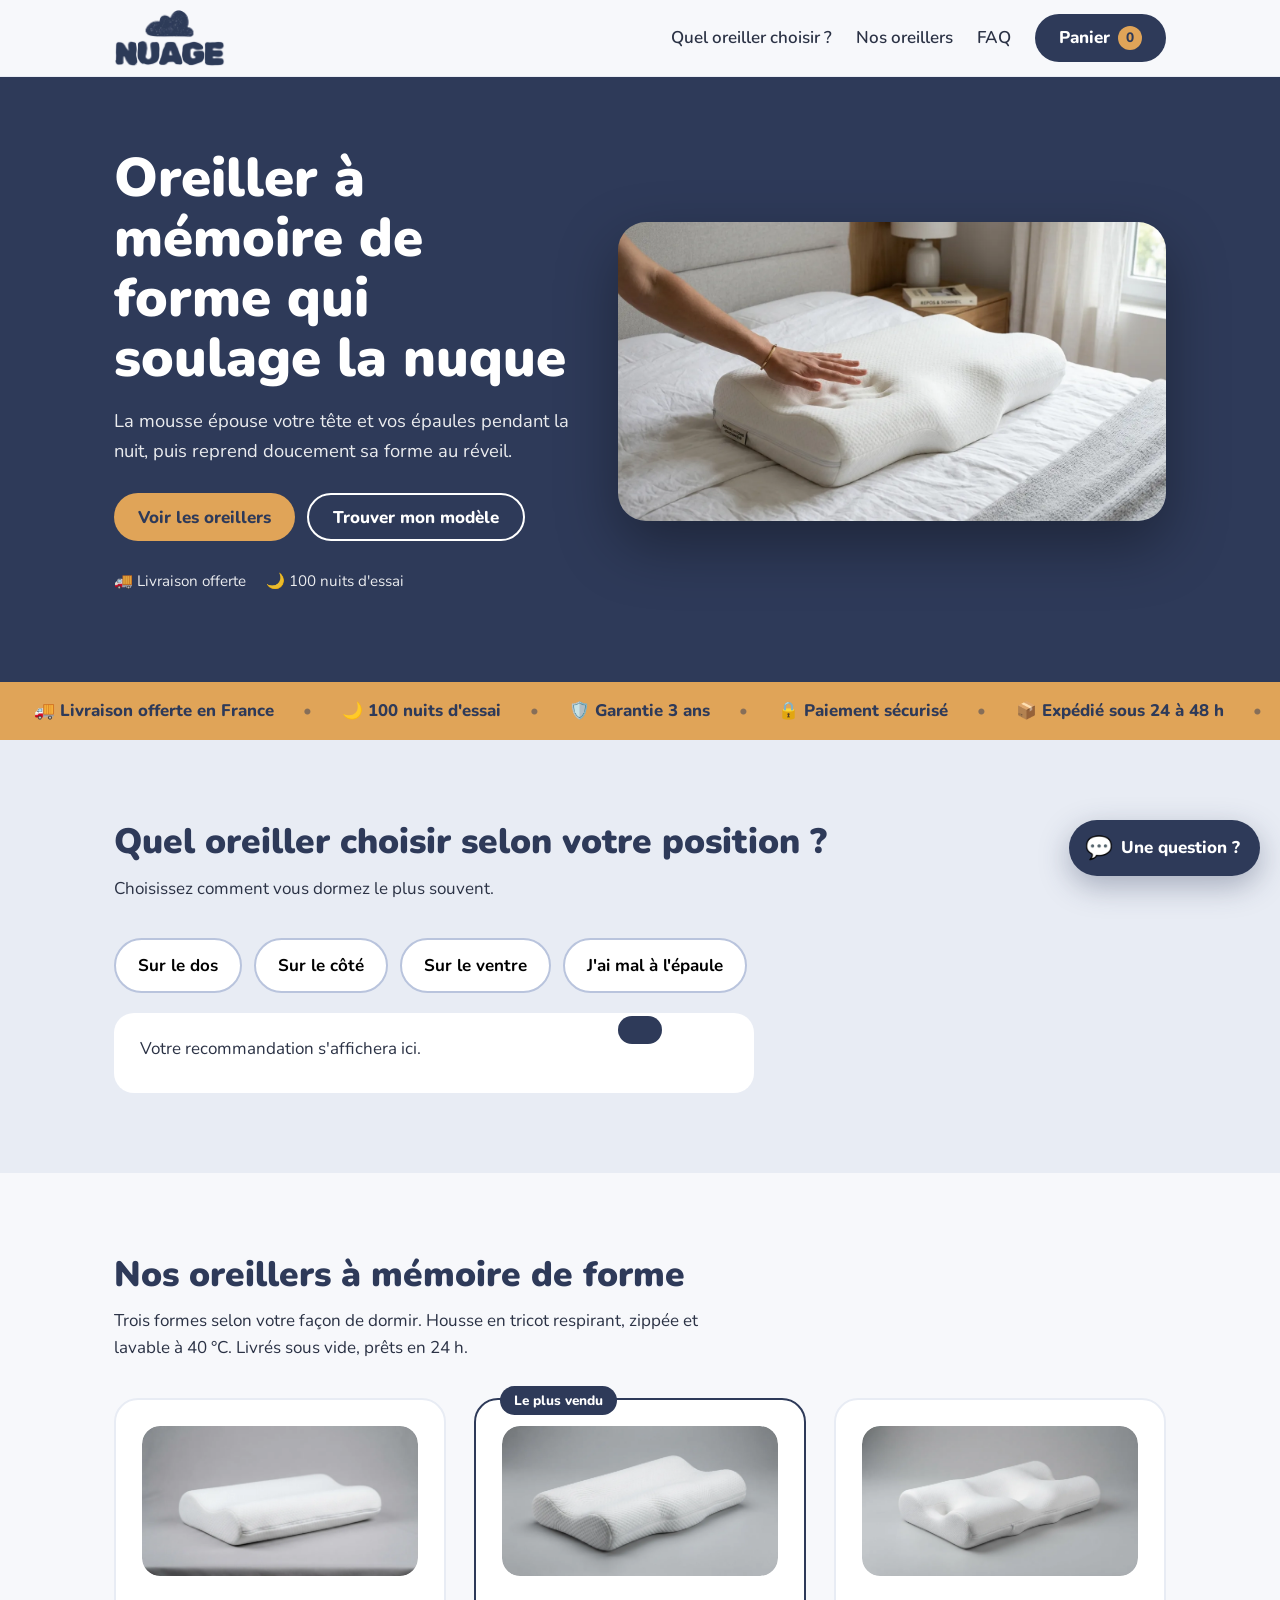
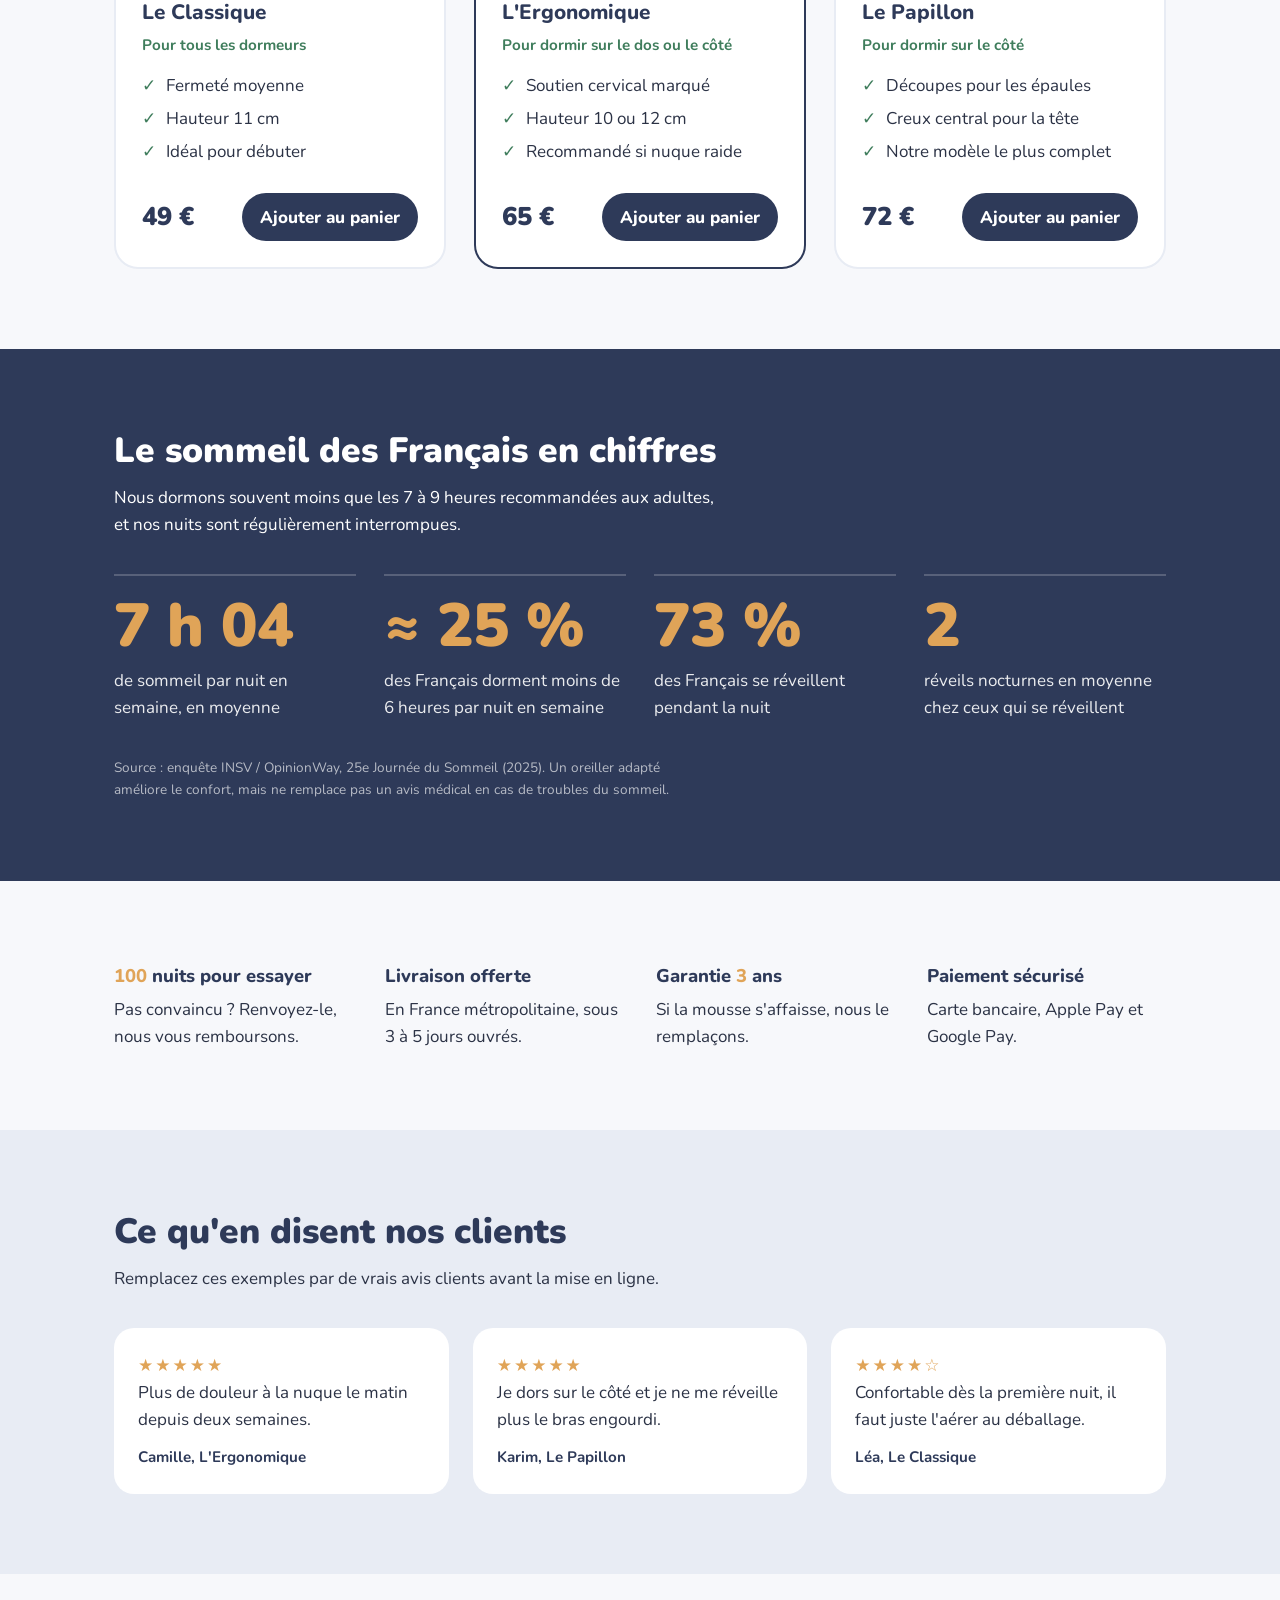
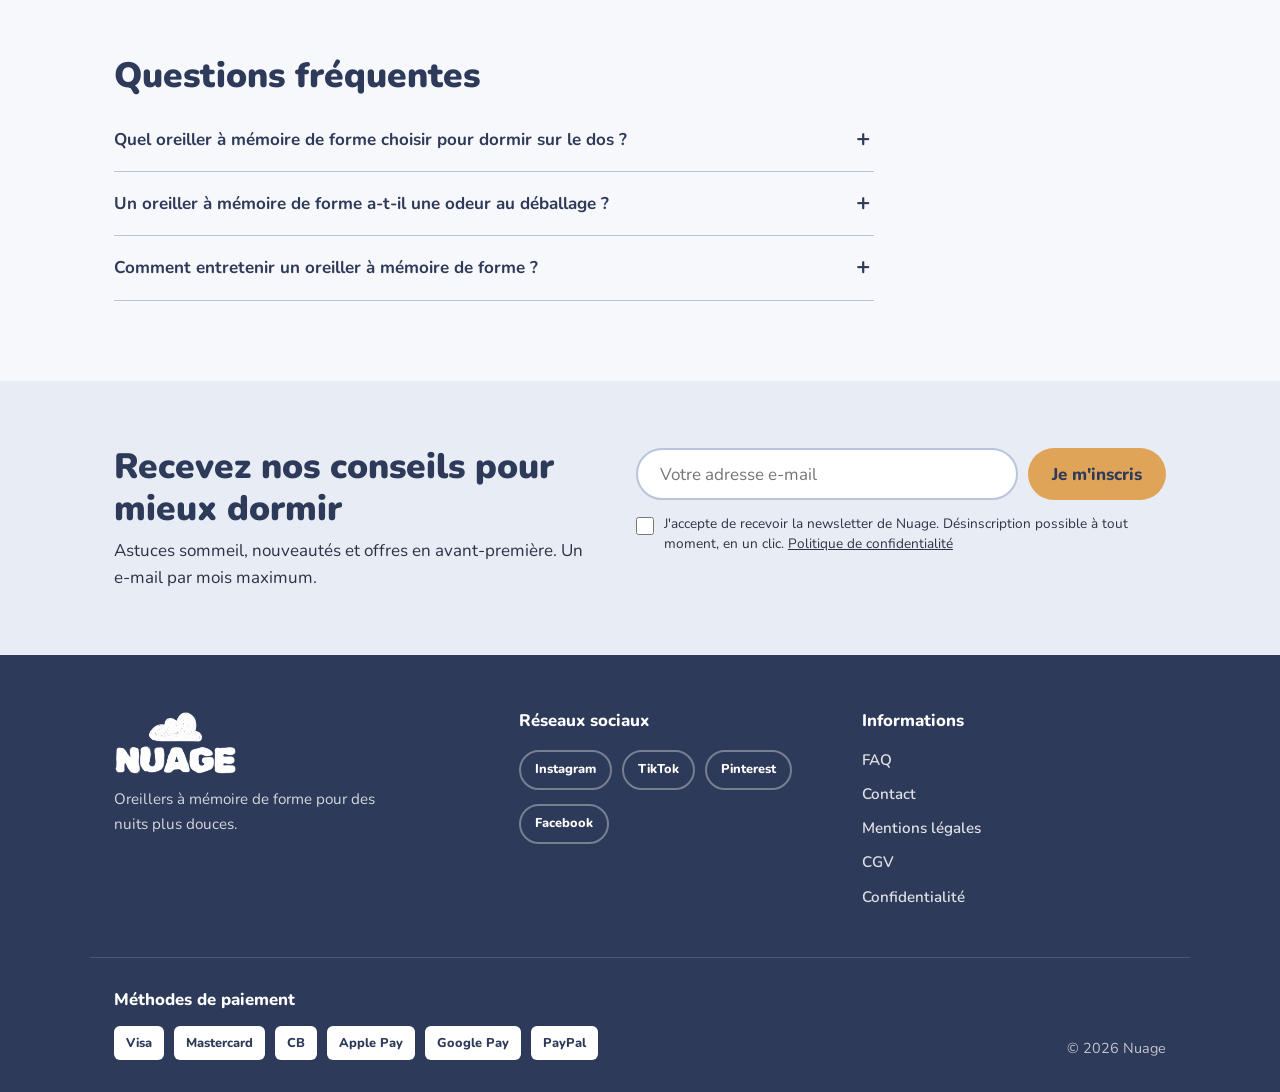
==== commit bc970fe7: "mise à jour" ====
--- a/index.html
+++ b/index.html
@@ -46,7 +46,7 @@
   },
   {
    "@type": "Product",
-   "name": "Oreiller à mémoire de forme Le Classique",
+   "name": "Oreiller à mémoire de forme Le classique",
    "description": "Oreiller à mémoire de forme au contour doux, fermeté moyenne, toutes positions.",
    "image": "https://www.nuage-oreillers.fr/images/oreiller-memoire-de-forme-classique.webp",
    "url": "https://www.nuage-oreillers.fr/oreiller-memoire-de-forme-classique.html",
